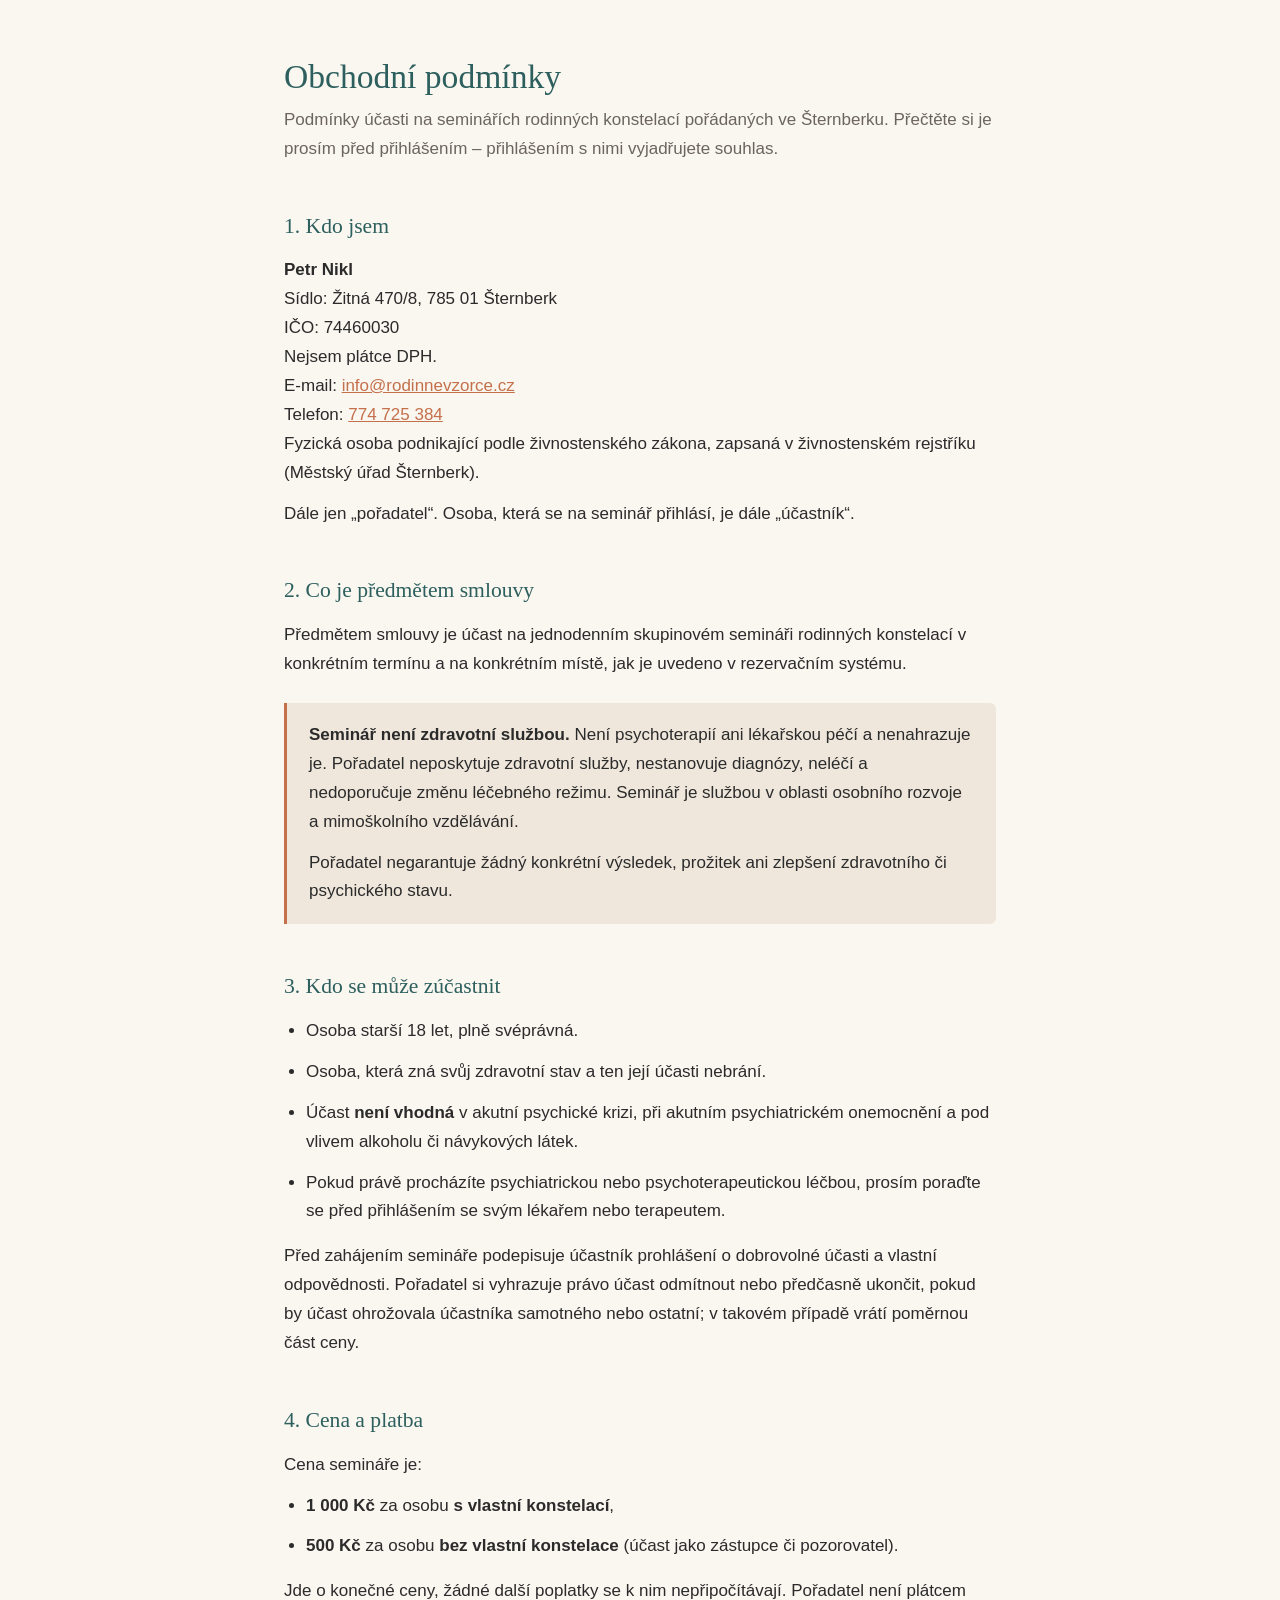
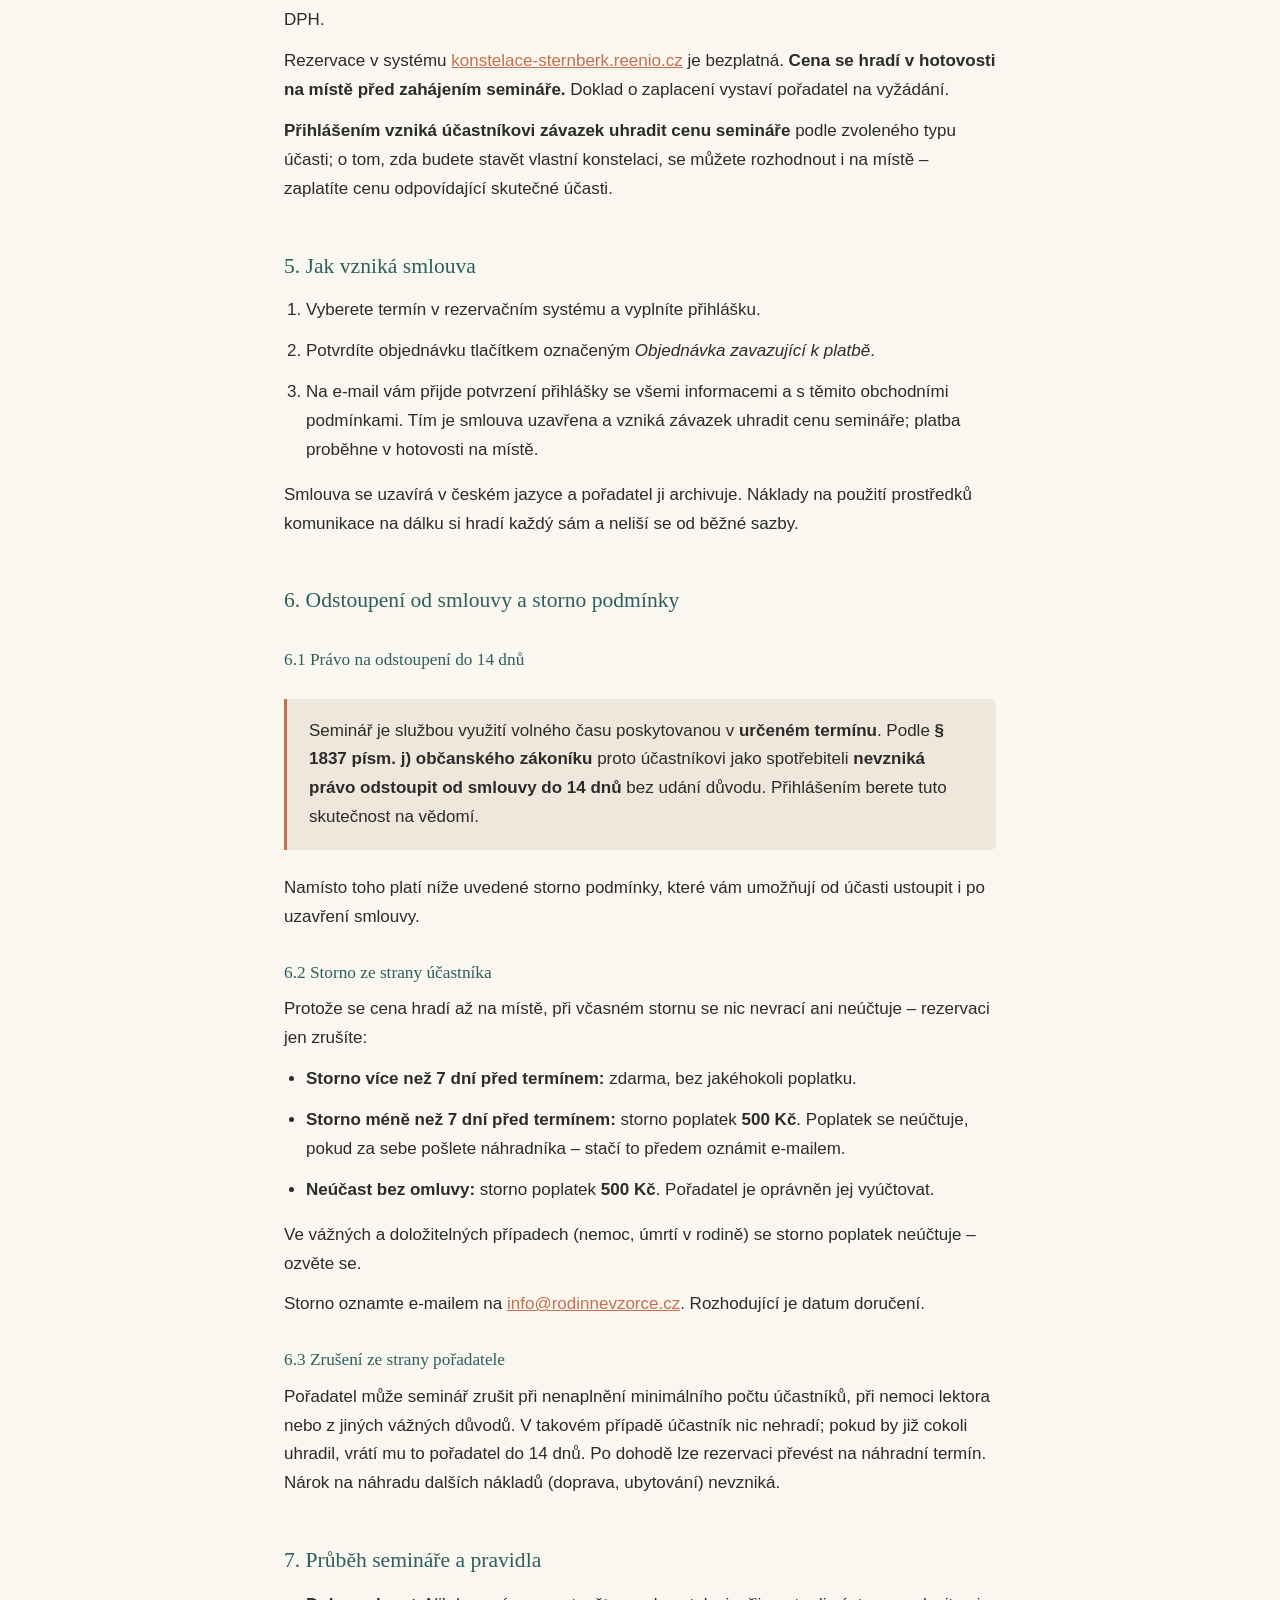
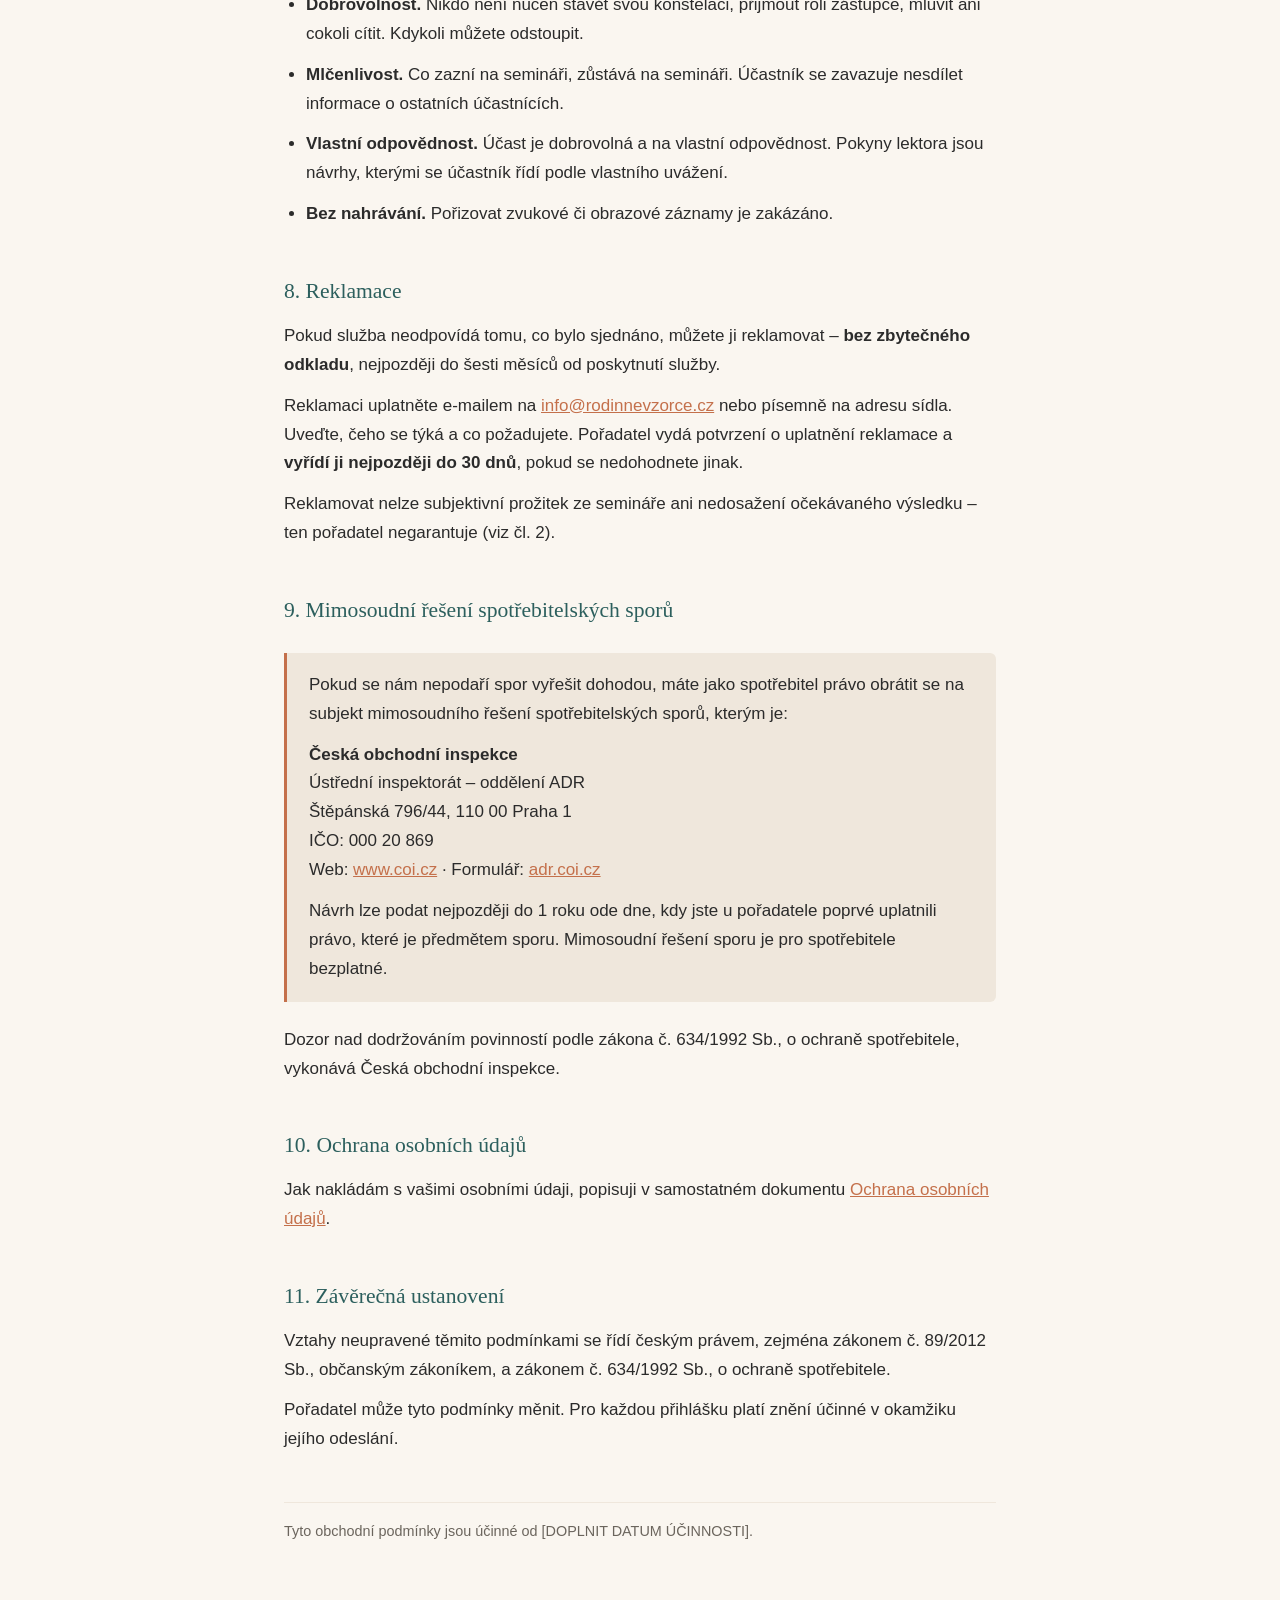
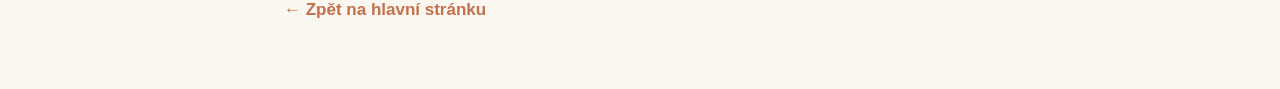
==== obchodni-podminky.html @ bab9a71d "Add files via upload" ====
<!DOCTYPE html>
<html lang="cs">
<head>
<meta charset="UTF-8">
<meta name="viewport" content="width=device-width, initial-scale=1.0">
<title>Obchodní podmínky · Rodinné konstelace Šternberk</title>
<meta name="description" content="Obchodní podmínky pro účast na seminářích rodinných konstelací ve Šternberku – cena, přihlášení, storno podmínky, reklamace.">
<meta name="robots" content="index, follow">
<style>
:root{
  --cream:#FAF6F0;
  --teal:#2C5F5D;
  --terra:#C4704B;
  --terra-dark:#A85C3C;
  --sand:#EFE7DC;
  --ink:#2B2B2B;
  --grey:#6B655D;
  --serif:'Lora',Georgia,'Times New Roman',serif;
  --sans:'Inter',-apple-system,'Segoe UI',Roboto,sans-serif;
}
*{margin:0;padding:0;box-sizing:border-box}
body{font-family:var(--sans);font-size:17px;line-height:1.7;color:var(--ink);background:var(--cream);-webkit-font-smoothing:antialiased}
.wrap{max-width:760px;margin:0 auto;padding:0 24px}
h1{font-family:var(--serif);color:var(--teal);font-weight:500;font-size:2.1rem;line-height:1.25;margin:56px 0 8px}
h2{font-family:var(--serif);color:var(--teal);font-weight:500;font-size:1.35rem;margin:44px 0 12px}
h3{font-family:var(--serif);color:var(--teal);font-weight:500;font-size:1.08rem;margin:26px 0 8px}
p,li{margin-bottom:12px}
ul,ol{padding-left:22px;margin-bottom:16px}
a{color:var(--terra)}
a:focus-visible{outline:3px solid var(--terra);outline-offset:3px}
.lead{color:var(--grey);margin-bottom:32px}
.meta{color:var(--grey);font-size:.9rem;border-top:1px solid var(--sand);padding-top:16px;margin-top:48px}
.box{background:var(--sand);border-left:3px solid var(--terra);padding:18px 22px;margin:24px 0;border-radius:0 6px 6px 0}
.box p:last-child{margin-bottom:0}
.back{display:inline-block;margin:40px 0 64px;color:var(--terra);text-decoration:none;font-weight:600}
.back:hover{text-decoration:underline}
</style>
</head>
<body>
<main class="wrap">

<h1>Obchodní podmínky</h1>
<p class="lead">Podmínky účasti na seminářích rodinných konstelací pořádaných ve Šternberku. Přečtěte si je prosím před přihlášením – přihlášením s nimi vyjadřujete souhlas.</p>

<h2>1. Kdo jsem</h2>
<p>
  <strong>Petr Nikl</strong><br>
  Sídlo: Žitná 470/8, 785 01 Šternberk<br>
  IČO: 74460030<br>
  Nejsem plátce DPH.<br>
  E-mail: <a href="mailto:info@rodinnevzorce.cz">info@rodinnevzorce.cz</a><br>
  Telefon: <a href="tel:+420774725384">774 725 384</a><br>
  Fyzická osoba podnikající podle živnostenského zákona, zapsaná v živnostenském rejstříku (Městský úřad Šternberk).
</p>
<p>Dále jen „pořadatel“. Osoba, která se na seminář přihlásí, je dále „účastník“.</p>

<h2>2. Co je předmětem smlouvy</h2>
<p>Předmětem smlouvy je účast na jednodenním skupinovém semináři rodinných konstelací v konkrétním termínu a na konkrétním místě, jak je uvedeno v rezervačním systému.</p>

<div class="box">
  <p><strong>Seminář není zdravotní službou.</strong> Není psychoterapií ani lékařskou péčí a nenahrazuje je. Pořadatel neposkytuje zdravotní služby, nestanovuje diagnózy, neléčí a nedoporučuje změnu léčebného režimu. Seminář je službou v oblasti osobního rozvoje a mimoškolního vzdělávání.</p>
  <p>Pořadatel negarantuje žádný konkrétní výsledek, prožitek ani zlepšení zdravotního či psychického stavu.</p>
</div>

<h2>3. Kdo se může zúčastnit</h2>
<ul>
  <li>Osoba starší 18 let, plně svéprávná.</li>
  <li>Osoba, která zná svůj zdravotní stav a ten její účasti nebrání.</li>
  <li>Účast <strong>není vhodná</strong> v akutní psychické krizi, při akutním psychiatrickém onemocnění a pod vlivem alkoholu či návykových látek.</li>
  <li>Pokud právě procházíte psychiatrickou nebo psychoterapeutickou léčbou, prosím poraďte se před přihlášením se svým lékařem nebo terapeutem.</li>
</ul>
<p>Před zahájením semináře podepisuje účastník prohlášení o dobrovolné účasti a vlastní odpovědnosti. Pořadatel si vyhrazuje právo účast odmítnout nebo předčasně ukončit, pokud by účast ohrožovala účastníka samotného nebo ostatní; v takovém případě vrátí poměrnou část ceny.</p>

<h2>4. Cena a platba</h2>
<p>Cena semináře je:</p>
<ul>
  <li><strong>1&nbsp;000 Kč</strong> za osobu <strong>s vlastní konstelací</strong>,</li>
  <li><strong>500 Kč</strong> za osobu <strong>bez vlastní konstelace</strong> (účast jako zástupce či pozorovatel).</li>
</ul>
<p>Jde o konečné ceny, žádné další poplatky se k nim nepřipočítávají. Pořadatel není plátcem DPH.</p>
<p>Rezervace v systému <a href="https://konstelace-sternberk.reenio.cz">konstelace-sternberk.reenio.cz</a> je bezplatná. <strong>Cena se hradí v hotovosti na místě před zahájením semináře.</strong> Doklad o zaplacení vystaví pořadatel na vyžádání.</p>
<p><strong>Přihlášením vzniká účastníkovi závazek uhradit cenu semináře</strong> podle zvoleného typu účasti; o tom, zda budete stavět vlastní konstelaci, se můžete rozhodnout i na místě – zaplatíte cenu odpovídající skutečné účasti.</p>

<h2>5. Jak vzniká smlouva</h2>
<ol>
  <li>Vyberete termín v rezervačním systému a vyplníte přihlášku.</li>
  <li>Potvrdíte objednávku tlačítkem označeným <em>Objednávka zavazující k platbě</em>.</li>
  <li>Na e-mail vám přijde potvrzení přihlášky se všemi informacemi a s těmito obchodními podmínkami. Tím je smlouva uzavřena a vzniká závazek uhradit cenu semináře; platba proběhne v hotovosti na místě.</li>
</ol>
<p>Smlouva se uzavírá v českém jazyce a pořadatel ji archivuje. Náklady na použití prostředků komunikace na dálku si hradí každý sám a neliší se od běžné sazby.</p>

<h2>6. Odstoupení od smlouvy a storno podmínky</h2>

<h3>6.1 Právo na odstoupení do 14 dnů</h3>
<div class="box">
  <p>Seminář je službou využití volného času poskytovanou v <strong>určeném termínu</strong>. Podle <strong>§ 1837 písm. j) občanského zákoníku</strong> proto účastníkovi jako spotřebiteli <strong>nevzniká právo odstoupit od smlouvy do 14 dnů</strong> bez udání důvodu. Přihlášením berete tuto skutečnost na vědomí.</p>
</div>
<p>Namísto toho platí níže uvedené storno podmínky, které vám umožňují od účasti ustoupit i po uzavření smlouvy.</p>

<h3>6.2 Storno ze strany účastníka</h3>
<p>Protože se cena hradí až na místě, při včasném stornu se nic nevrací ani neúčtuje – rezervaci jen zrušíte:</p>
<ul>
  <li><strong>Storno více než 7 dní před termínem:</strong> zdarma, bez jakéhokoli poplatku.</li>
  <li><strong>Storno méně než 7 dní před termínem:</strong> storno poplatek <strong>500 Kč</strong>. Poplatek se neúčtuje, pokud za sebe pošlete náhradníka – stačí to předem oznámit e-mailem.</li>
  <li><strong>Neúčast bez omluvy:</strong> storno poplatek <strong>500 Kč</strong>. Pořadatel je oprávněn jej vyúčtovat.</li>
</ul>
<p>Ve vážných a doložitelných případech (nemoc, úmrtí v rodině) se storno poplatek neúčtuje – ozvěte se.</p>
<p>Storno oznamte e-mailem na <a href="mailto:info@rodinnevzorce.cz">info@rodinnevzorce.cz</a>. Rozhodující je datum doručení.</p>

<h3>6.3 Zrušení ze strany pořadatele</h3>
<p>Pořadatel může seminář zrušit při nenaplnění minimálního počtu účastníků, při nemoci lektora nebo z jiných vážných důvodů. V takovém případě účastník nic nehradí; pokud by již cokoli uhradil, vrátí mu to pořadatel do 14 dnů. Po dohodě lze rezervaci převést na náhradní termín. Nárok na náhradu dalších nákladů (doprava, ubytování) nevzniká.</p>

<h2>7. Průběh semináře a pravidla</h2>
<ul>
  <li><strong>Dobrovolnost.</strong> Nikdo není nucen stavět svou konstelaci, přijmout roli zástupce, mluvit ani cokoli cítit. Kdykoli můžete odstoupit.</li>
  <li><strong>Mlčenlivost.</strong> Co zazní na semináři, zůstává na semináři. Účastník se zavazuje nesdílet informace o ostatních účastnících.</li>
  <li><strong>Vlastní odpovědnost.</strong> Účast je dobrovolná a na vlastní odpovědnost. Pokyny lektora jsou návrhy, kterými se účastník řídí podle vlastního uvážení.</li>
  <li><strong>Bez nahrávání.</strong> Pořizovat zvukové či obrazové záznamy je zakázáno.</li>
</ul>

<h2>8. Reklamace</h2>
<p>Pokud služba neodpovídá tomu, co bylo sjednáno, můžete ji reklamovat – <strong>bez zbytečného odkladu</strong>, nejpozději do šesti měsíců od poskytnutí služby.</p>
<p>Reklamaci uplatněte e-mailem na <a href="mailto:info@rodinnevzorce.cz">info@rodinnevzorce.cz</a> nebo písemně na adresu sídla. Uveďte, čeho se týká a co požadujete. Pořadatel vydá potvrzení o uplatnění reklamace a <strong>vyřídí ji nejpozději do 30 dnů</strong>, pokud se nedohodnete jinak.</p>
<p>Reklamovat nelze subjektivní prožitek ze semináře ani nedosažení očekávaného výsledku – ten pořadatel negarantuje (viz čl. 2).</p>

<h2>9. Mimosoudní řešení spotřebitelských sporů</h2>
<div class="box">
  <p>Pokud se nám nepodaří spor vyřešit dohodou, máte jako spotřebitel právo obrátit se na subjekt mimosoudního řešení spotřebitelských sporů, kterým je:</p>
  <p>
    <strong>Česká obchodní inspekce</strong><br>
    Ústřední inspektorát – oddělení ADR<br>
    Štěpánská 796/44, 110 00 Praha 1<br>
    IČO: 000 20 869<br>
    Web: <a href="https://www.coi.cz" target="_blank" rel="noopener">www.coi.cz</a> · Formulář: <a href="https://adr.coi.cz" target="_blank" rel="noopener">adr.coi.cz</a>
  </p>
  <p>Návrh lze podat nejpozději do 1 roku ode dne, kdy jste u pořadatele poprvé uplatnili právo, které je předmětem sporu. Mimosoudní řešení sporu je pro spotřebitele bezplatné.</p>
</div>
<p>Dozor nad dodržováním povinností podle zákona č. 634/1992 Sb., o ochraně spotřebitele, vykonává Česká obchodní inspekce.</p>

<h2>10. Ochrana osobních údajů</h2>
<p>Jak nakládám s vašimi osobními údaji, popisuji v samostatném dokumentu <a href="/ochrana-osobnich-udaju.html">Ochrana osobních údajů</a>.</p>

<h2>11. Závěrečná ustanovení</h2>
<p>Vztahy neupravené těmito podmínkami se řídí českým právem, zejména zákonem č. 89/2012 Sb., občanským zákoníkem, a zákonem č. 634/1992 Sb., o ochraně spotřebitele.</p>
<p>Pořadatel může tyto podmínky měnit. Pro každou přihlášku platí znění účinné v okamžiku jejího odeslání.</p>

<p class="meta">Tyto obchodní podmínky jsou účinné od [DOPLNIT DATUM ÚČINNOSTI].</p>

<a class="back" href="/">← Zpět na hlavní stránku</a>

</main>
</body>
</html>
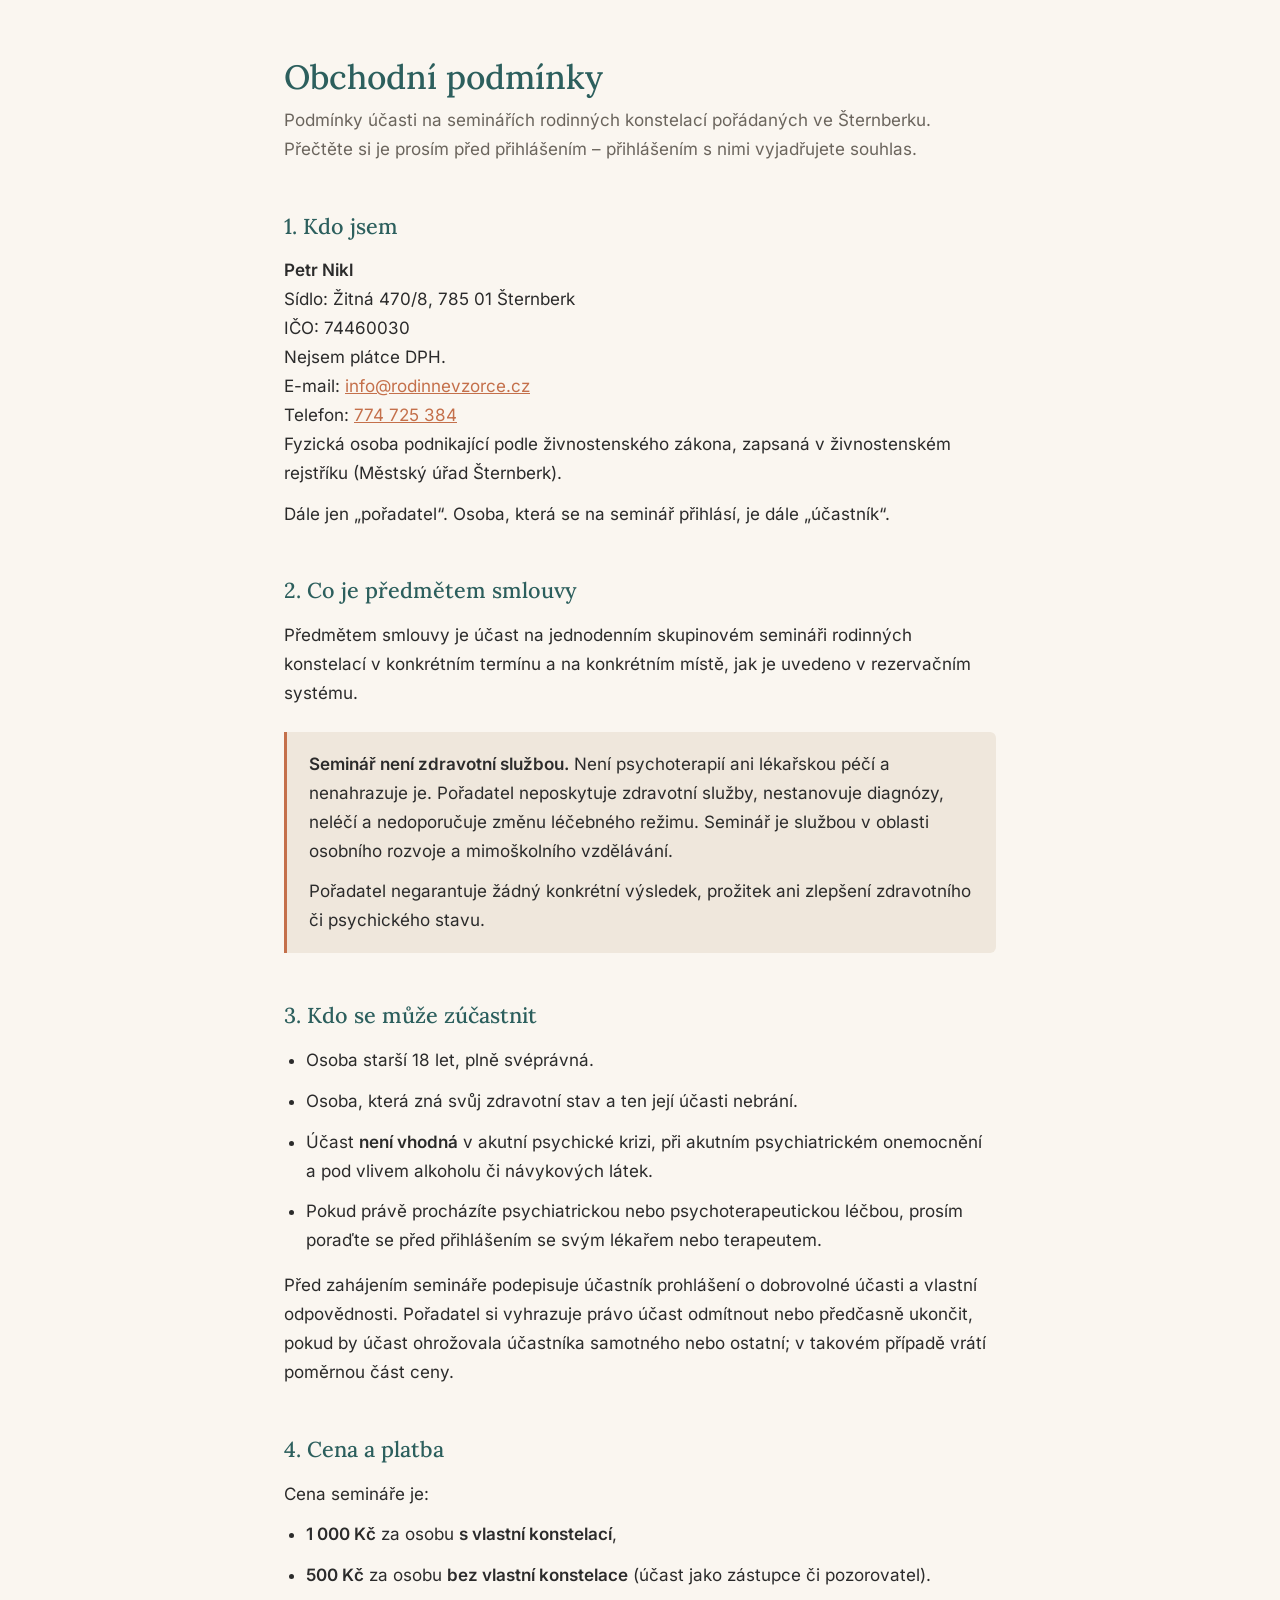
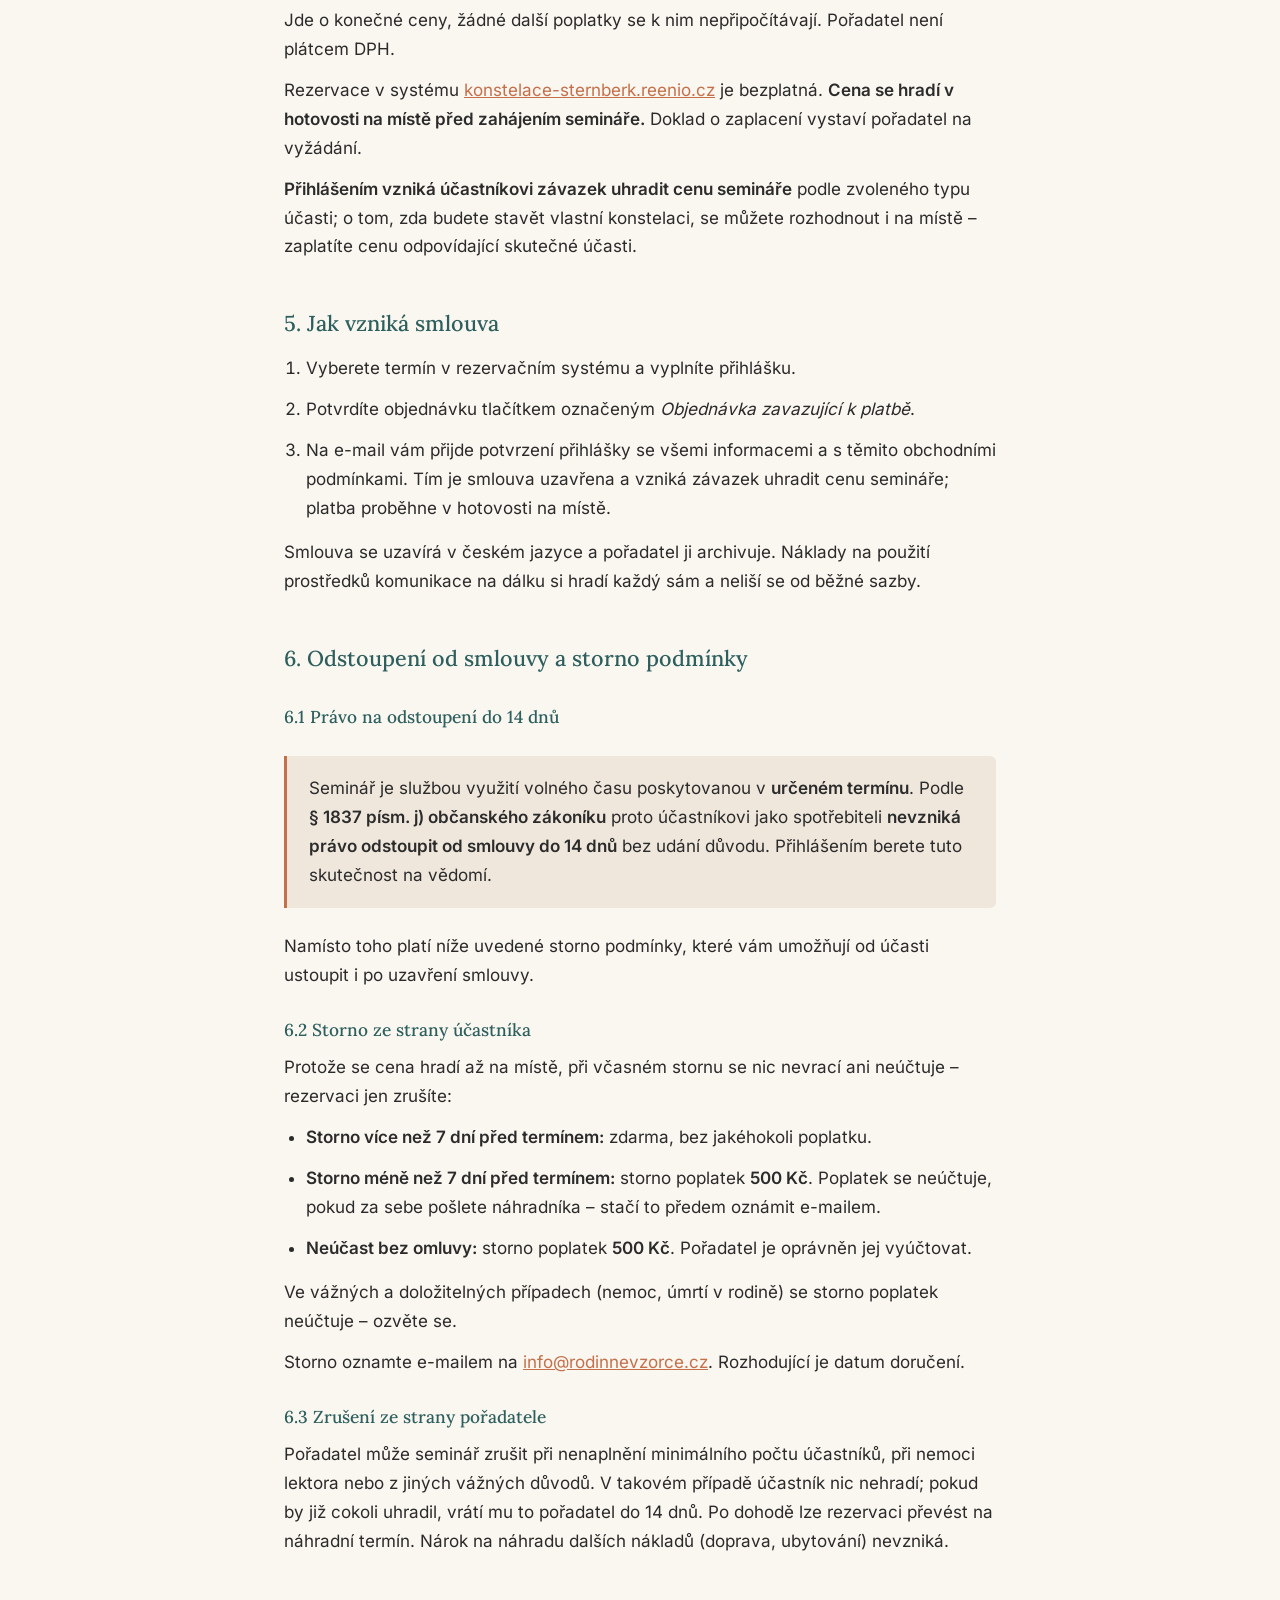
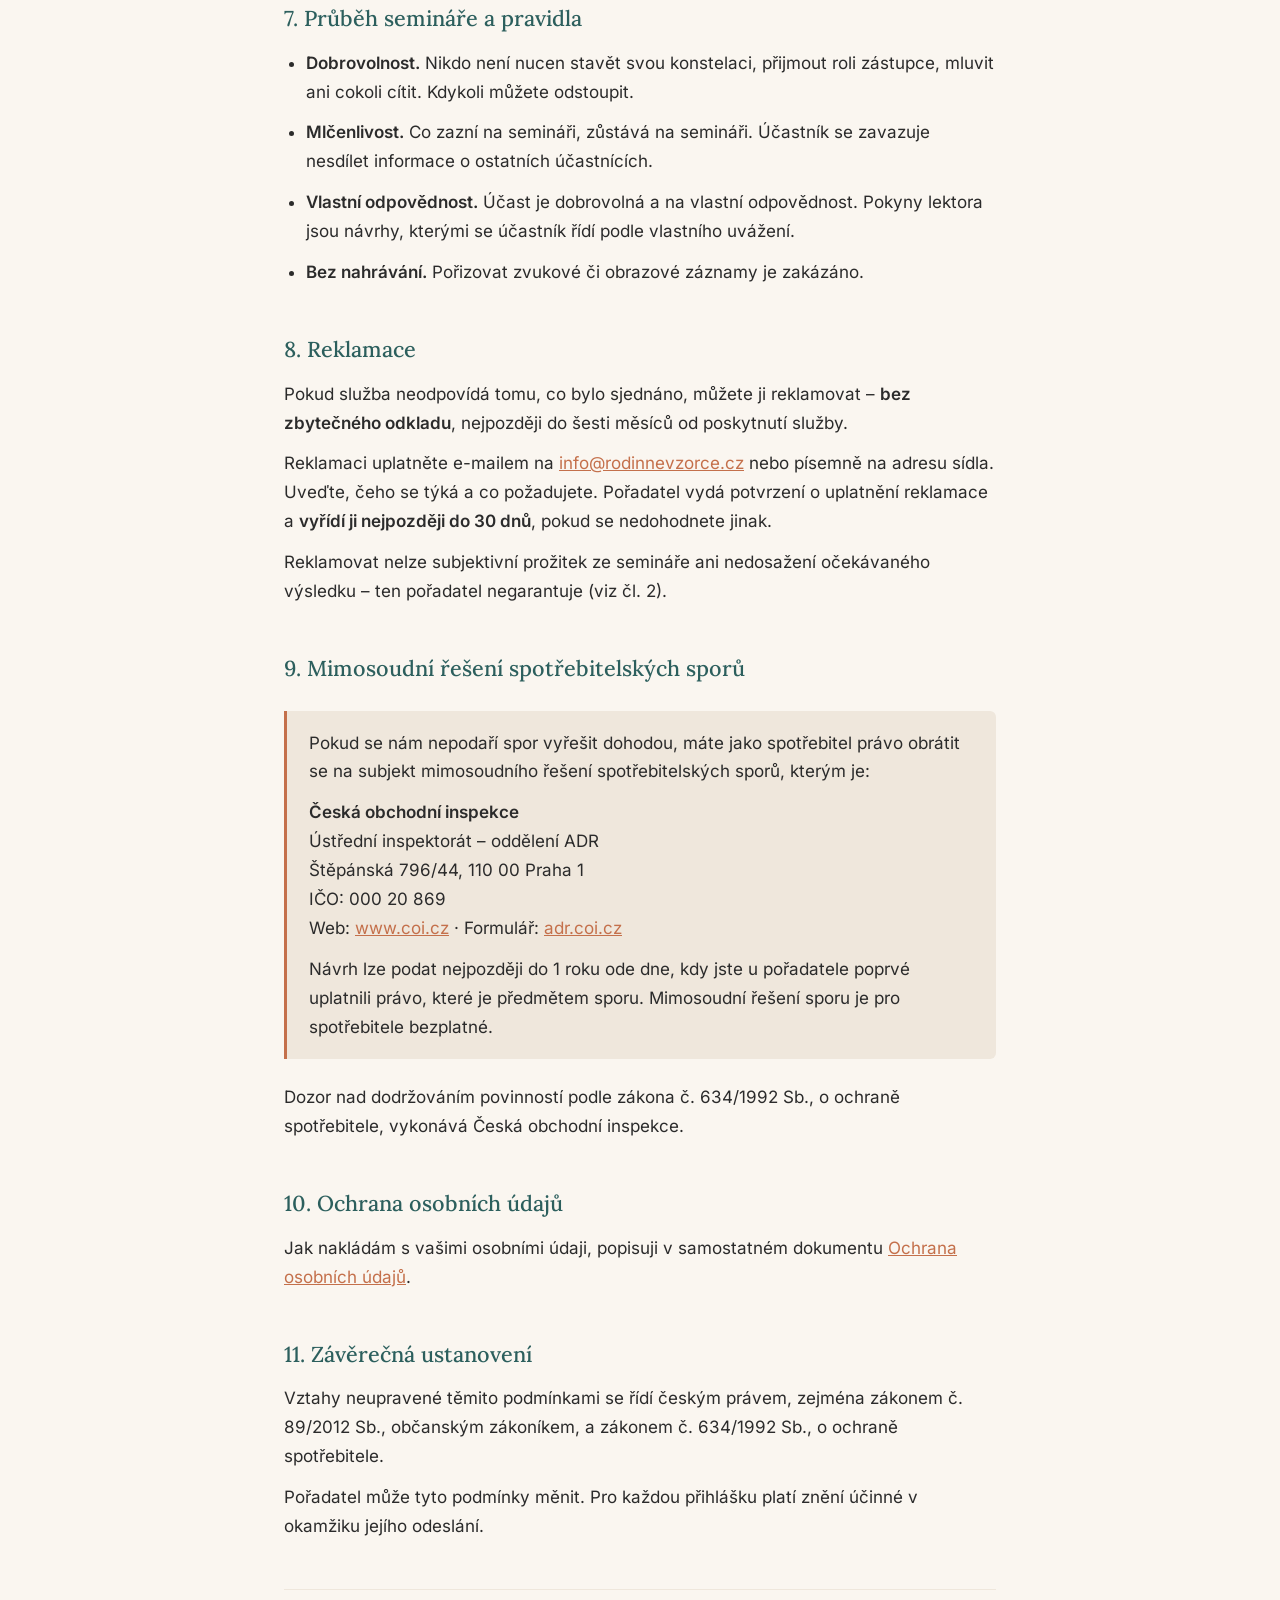
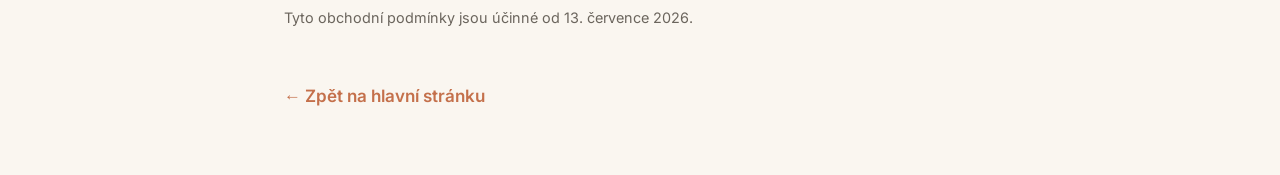
==== commit 37b1c1ac: "13.7.2026" ====
--- a/obchodni-podminky.html
+++ b/obchodni-podminky.html
@@ -6,6 +6,7 @@
 <title>Obchodní podmínky · Rodinné konstelace Šternberk</title>
 <meta name="description" content="Obchodní podmínky pro účast na seminářích rodinných konstelací ve Šternberku – cena, přihlášení, storno podmínky, reklamace.">
 <meta name="robots" content="index, follow">
+<link rel="stylesheet" href="/fonts.css">
 <style>
 :root{
   --cream:#FAF6F0;
@@ -138,13 +139,13 @@
 <p>Dozor nad dodržováním povinností podle zákona č. 634/1992 Sb., o ochraně spotřebitele, vykonává Česká obchodní inspekce.</p>
 
 <h2>10. Ochrana osobních údajů</h2>
-<p>Jak nakládám s vašimi osobními údaji, popisuji v samostatném dokumentu <a href="/ochrana-osobnich-udaju.html">Ochrana osobních údajů</a>.</p>
+<p>Jak nakládám s vašimi osobními údaji, popisuji v samostatném dokumentu <a href="/zasady-ochrany-osobnich-udaju.html">Ochrana osobních údajů</a>.</p>
 
 <h2>11. Závěrečná ustanovení</h2>
 <p>Vztahy neupravené těmito podmínkami se řídí českým právem, zejména zákonem č. 89/2012 Sb., občanským zákoníkem, a zákonem č. 634/1992 Sb., o ochraně spotřebitele.</p>
 <p>Pořadatel může tyto podmínky měnit. Pro každou přihlášku platí znění účinné v okamžiku jejího odeslání.</p>
 
-<p class="meta">Tyto obchodní podmínky jsou účinné od [DOPLNIT DATUM ÚČINNOSTI].</p>
+<p class="meta">Tyto obchodní podmínky jsou účinné od 13. července 2026.</p>
 
 <a class="back" href="/">← Zpět na hlavní stránku</a>
 
--- a/fonts.css
+++ b/fonts.css
@@ -0,0 +1,144 @@
+/* Lokálně hostovaná písma – Lora + Inter
+   Nahrazuje načítání z Google Fonts (žádná IP adresa návštěvníka
+   se neposílá do USA). Písma jsou pod licencí SIL Open Font License.
+   Rozsah latin-ext je nutný pro české znaky (č, ř, š, ž, ě, ů, ď, ť, ň). */
+
+/* ---------- LORA (nadpisy, patkové písmo) ---------- */
+
+@font-face {
+  font-family: 'Lora';
+  font-style: normal;
+  font-weight: 400;
+  font-display: swap;
+  src: url('/fonts/lora-latin-ext-400-normal.woff2') format('woff2');
+  unicode-range: U+0100-02BA,U+02BD-02C5,U+02C7-02CC,U+02CE-02D7,U+02DD-02FF,U+0304,U+0308,U+0329,U+1D00-1DBF,U+1E00-1E9F,U+1EF2-1EFF,U+2020,U+20A0-20AB,U+20AD-20C0,U+2113,U+2C60-2C7F,U+A720-A7FF;
+}
+@font-face {
+  font-family: 'Lora';
+  font-style: normal;
+  font-weight: 400;
+  font-display: swap;
+  src: url('/fonts/lora-latin-400-normal.woff2') format('woff2');
+  unicode-range: U+0000-00FF,U+0131,U+0152-0153,U+02BB-02BC,U+02C6,U+02DA,U+02DC,U+0304,U+0308,U+0329,U+2000-206F,U+20AC,U+2122,U+2191,U+2193,U+2212,U+2215,U+FEFF,U+FFFD;
+}
+
+@font-face {
+  font-family: 'Lora';
+  font-style: normal;
+  font-weight: 500;
+  font-display: swap;
+  src: url('/fonts/lora-latin-ext-500-normal.woff2') format('woff2');
+  unicode-range: U+0100-02BA,U+02BD-02C5,U+02C7-02CC,U+02CE-02D7,U+02DD-02FF,U+0304,U+0308,U+0329,U+1D00-1DBF,U+1E00-1E9F,U+1EF2-1EFF,U+2020,U+20A0-20AB,U+20AD-20C0,U+2113,U+2C60-2C7F,U+A720-A7FF;
+}
+@font-face {
+  font-family: 'Lora';
+  font-style: normal;
+  font-weight: 500;
+  font-display: swap;
+  src: url('/fonts/lora-latin-500-normal.woff2') format('woff2');
+  unicode-range: U+0000-00FF,U+0131,U+0152-0153,U+02BB-02BC,U+02C6,U+02DA,U+02DC,U+0304,U+0308,U+0329,U+2000-206F,U+20AC,U+2122,U+2191,U+2193,U+2212,U+2215,U+FEFF,U+FFFD;
+}
+
+@font-face {
+  font-family: 'Lora';
+  font-style: normal;
+  font-weight: 600;
+  font-display: swap;
+  src: url('/fonts/lora-latin-ext-600-normal.woff2') format('woff2');
+  unicode-range: U+0100-02BA,U+02BD-02C5,U+02C7-02CC,U+02CE-02D7,U+02DD-02FF,U+0304,U+0308,U+0329,U+1D00-1DBF,U+1E00-1E9F,U+1EF2-1EFF,U+2020,U+20A0-20AB,U+20AD-20C0,U+2113,U+2C60-2C7F,U+A720-A7FF;
+}
+@font-face {
+  font-family: 'Lora';
+  font-style: normal;
+  font-weight: 600;
+  font-display: swap;
+  src: url('/fonts/lora-latin-600-normal.woff2') format('woff2');
+  unicode-range: U+0000-00FF,U+0131,U+0152-0153,U+02BB-02BC,U+02C6,U+02DA,U+02DC,U+0304,U+0308,U+0329,U+2000-206F,U+20AC,U+2122,U+2191,U+2193,U+2212,U+2215,U+FEFF,U+FFFD;
+}
+
+@font-face {
+  font-family: 'Lora';
+  font-style: italic;
+  font-weight: 400;
+  font-display: swap;
+  src: url('/fonts/lora-latin-ext-400-italic.woff2') format('woff2');
+  unicode-range: U+0100-02BA,U+02BD-02C5,U+02C7-02CC,U+02CE-02D7,U+02DD-02FF,U+0304,U+0308,U+0329,U+1D00-1DBF,U+1E00-1E9F,U+1EF2-1EFF,U+2020,U+20A0-20AB,U+20AD-20C0,U+2113,U+2C60-2C7F,U+A720-A7FF;
+}
+@font-face {
+  font-family: 'Lora';
+  font-style: italic;
+  font-weight: 400;
+  font-display: swap;
+  src: url('/fonts/lora-latin-400-italic.woff2') format('woff2');
+  unicode-range: U+0000-00FF,U+0131,U+0152-0153,U+02BB-02BC,U+02C6,U+02DA,U+02DC,U+0304,U+0308,U+0329,U+2000-206F,U+20AC,U+2122,U+2191,U+2193,U+2212,U+2215,U+FEFF,U+FFFD;
+}
+
+@font-face {
+  font-family: 'Lora';
+  font-style: italic;
+  font-weight: 500;
+  font-display: swap;
+  src: url('/fonts/lora-latin-ext-500-italic.woff2') format('woff2');
+  unicode-range: U+0100-02BA,U+02BD-02C5,U+02C7-02CC,U+02CE-02D7,U+02DD-02FF,U+0304,U+0308,U+0329,U+1D00-1DBF,U+1E00-1E9F,U+1EF2-1EFF,U+2020,U+20A0-20AB,U+20AD-20C0,U+2113,U+2C60-2C7F,U+A720-A7FF;
+}
+@font-face {
+  font-family: 'Lora';
+  font-style: italic;
+  font-weight: 500;
+  font-display: swap;
+  src: url('/fonts/lora-latin-500-italic.woff2') format('woff2');
+  unicode-range: U+0000-00FF,U+0131,U+0152-0153,U+02BB-02BC,U+02C6,U+02DA,U+02DC,U+0304,U+0308,U+0329,U+2000-206F,U+20AC,U+2122,U+2191,U+2193,U+2212,U+2215,U+FEFF,U+FFFD;
+}
+
+/* ---------- INTER (běžný text, bezpatkové písmo) ---------- */
+
+@font-face {
+  font-family: 'Inter';
+  font-style: normal;
+  font-weight: 400;
+  font-display: swap;
+  src: url('/fonts/inter-latin-ext-400-normal.woff2') format('woff2');
+  unicode-range: U+0100-02BA,U+02BD-02C5,U+02C7-02CC,U+02CE-02D7,U+02DD-02FF,U+0304,U+0308,U+0329,U+1D00-1DBF,U+1E00-1E9F,U+1EF2-1EFF,U+2020,U+20A0-20AB,U+20AD-20C0,U+2113,U+2C60-2C7F,U+A720-A7FF;
+}
+@font-face {
+  font-family: 'Inter';
+  font-style: normal;
+  font-weight: 400;
+  font-display: swap;
+  src: url('/fonts/inter-latin-400-normal.woff2') format('woff2');
+  unicode-range: U+0000-00FF,U+0131,U+0152-0153,U+02BB-02BC,U+02C6,U+02DA,U+02DC,U+0304,U+0308,U+0329,U+2000-206F,U+20AC,U+2122,U+2191,U+2193,U+2212,U+2215,U+FEFF,U+FFFD;
+}
+
+@font-face {
+  font-family: 'Inter';
+  font-style: normal;
+  font-weight: 500;
+  font-display: swap;
+  src: url('/fonts/inter-latin-ext-500-normal.woff2') format('woff2');
+  unicode-range: U+0100-02BA,U+02BD-02C5,U+02C7-02CC,U+02CE-02D7,U+02DD-02FF,U+0304,U+0308,U+0329,U+1D00-1DBF,U+1E00-1E9F,U+1EF2-1EFF,U+2020,U+20A0-20AB,U+20AD-20C0,U+2113,U+2C60-2C7F,U+A720-A7FF;
+}
+@font-face {
+  font-family: 'Inter';
+  font-style: normal;
+  font-weight: 500;
+  font-display: swap;
+  src: url('/fonts/inter-latin-500-normal.woff2') format('woff2');
+  unicode-range: U+0000-00FF,U+0131,U+0152-0153,U+02BB-02BC,U+02C6,U+02DA,U+02DC,U+0304,U+0308,U+0329,U+2000-206F,U+20AC,U+2122,U+2191,U+2193,U+2212,U+2215,U+FEFF,U+FFFD;
+}
+
+@font-face {
+  font-family: 'Inter';
+  font-style: normal;
+  font-weight: 600;
+  font-display: swap;
+  src: url('/fonts/inter-latin-ext-600-normal.woff2') format('woff2');
+  unicode-range: U+0100-02BA,U+02BD-02C5,U+02C7-02CC,U+02CE-02D7,U+02DD-02FF,U+0304,U+0308,U+0329,U+1D00-1DBF,U+1E00-1E9F,U+1EF2-1EFF,U+2020,U+20A0-20AB,U+20AD-20C0,U+2113,U+2C60-2C7F,U+A720-A7FF;
+}
+@font-face {
+  font-family: 'Inter';
+  font-style: normal;
+  font-weight: 600;
+  font-display: swap;
+  src: url('/fonts/inter-latin-600-normal.woff2') format('woff2');
+  unicode-range: U+0000-00FF,U+0131,U+0152-0153,U+02BB-02BC,U+02C6,U+02DA,U+02DC,U+0304,U+0308,U+0329,U+2000-206F,U+20AC,U+2122,U+2191,U+2193,U+2212,U+2215,U+FEFF,U+FFFD;
+}
